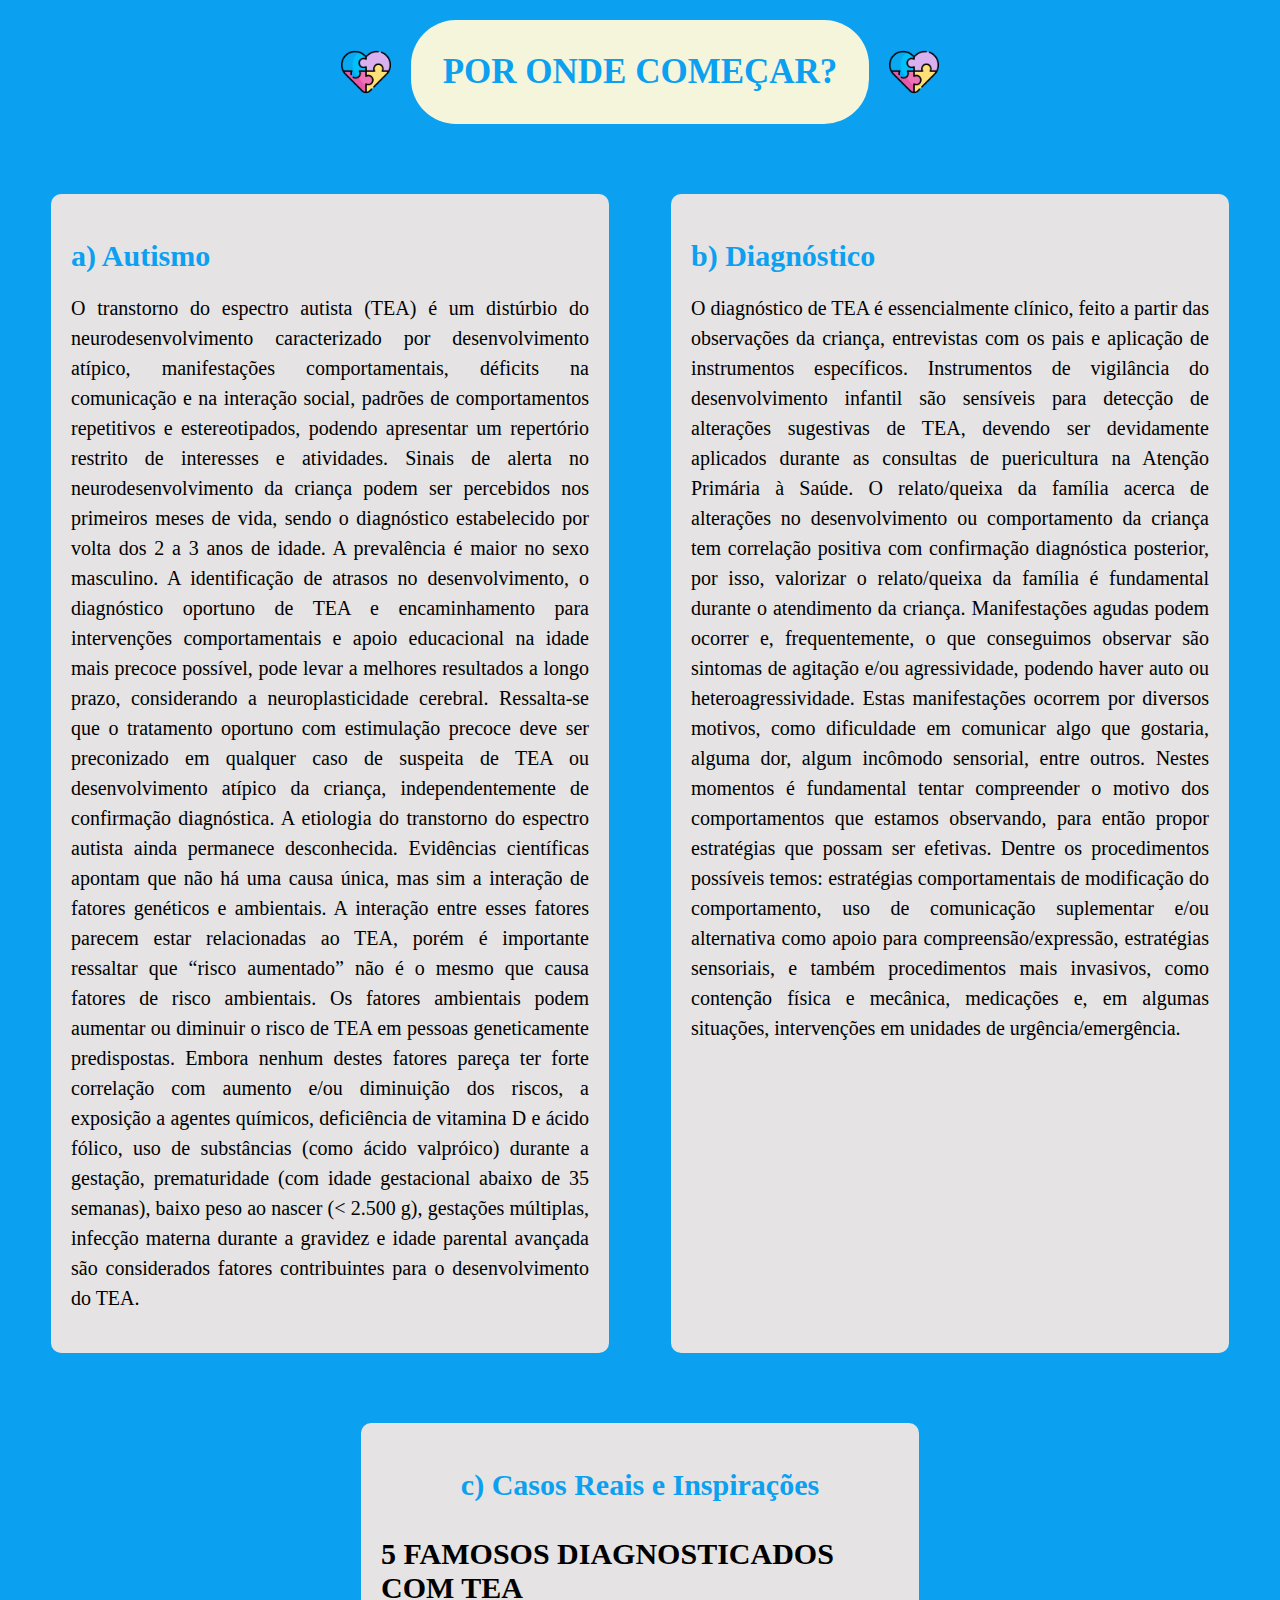
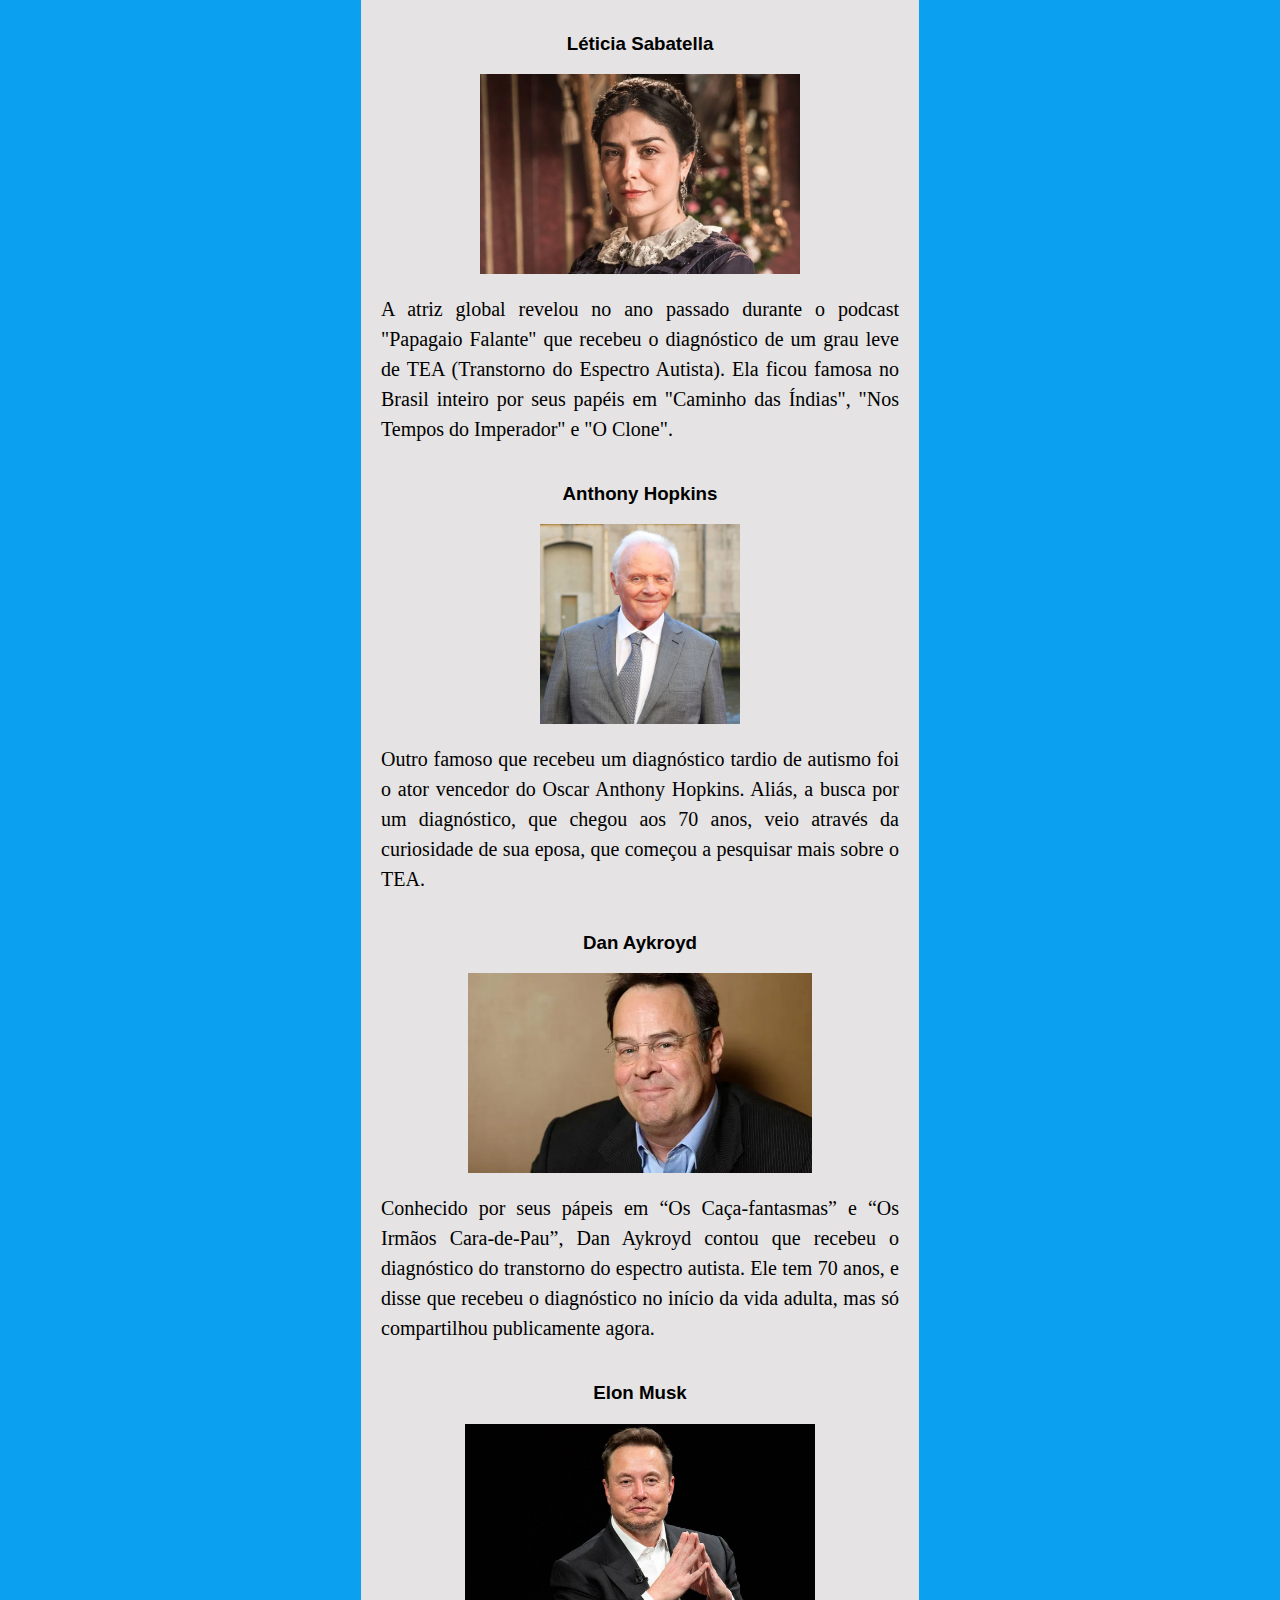
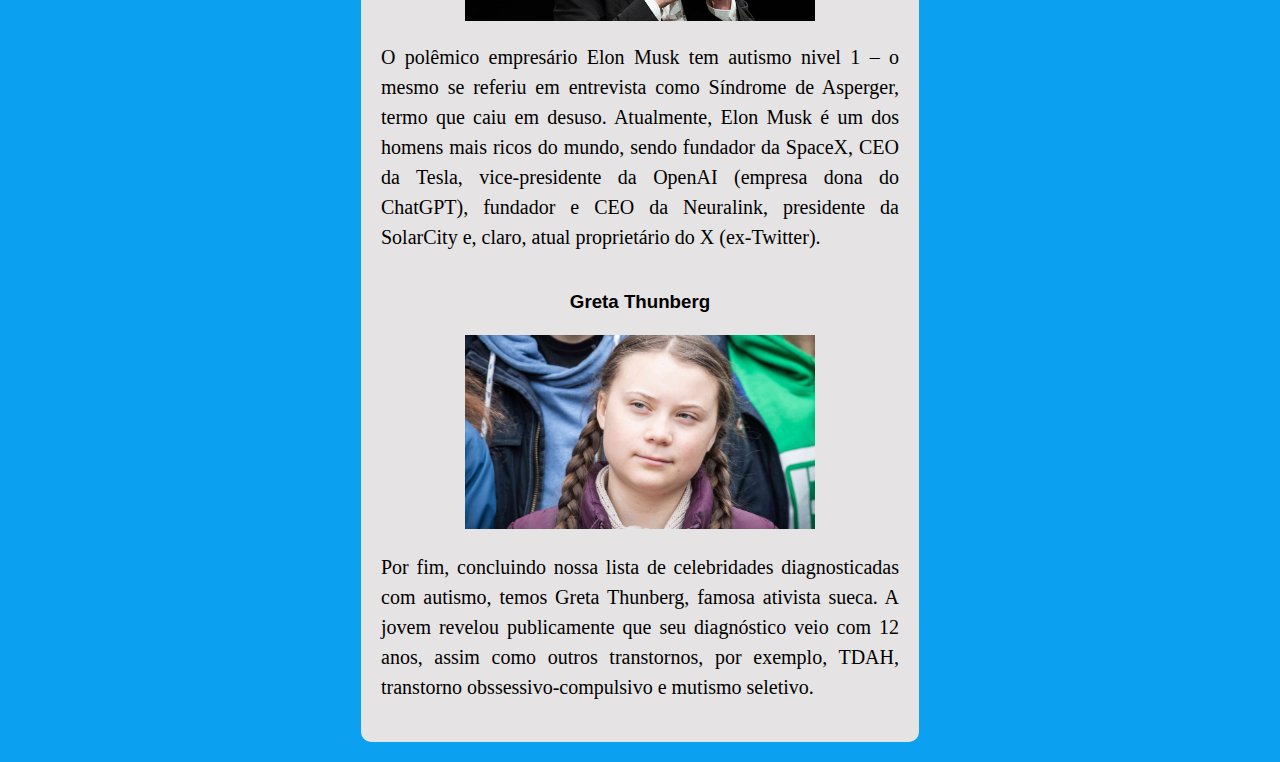
==== comeca.html @ d05e7b5a "site sobre autismo" ====
<!DOCTYPE html>
<html lang="en">

<head>
    <meta charset="UTF-8">
    <meta name="viewport" content="width=device-width, initial-scale=1.0">
    <title>Por onde começar?</title>
    <link rel="shortcut icon" href="icon.png" type="image/x-icon">
    <link rel="stylesheet" href="comeca.css">
</head>

<body>
    <section class="header-section">
        <img src="quebra-cabeca-coracao.png" alt="Quebra-Cabeça Autista" class="icon">
        <h1>POR ONDE COMEÇAR?</h1>
        <img src="quebra-cabeca-coracao.png" alt="Quebra-Cabeça Autista" class="icon">
    </section>

    <div class="content-section">
        <section class="info">
            <h2>
                a) Autismo
            </h2>
            <p>
                O transtorno do espectro autista (TEA) é um distúrbio do neurodesenvolvimento caracterizado por
                desenvolvimento atípico, manifestações comportamentais, déficits na comunicação e na interação social,
                padrões de comportamentos repetitivos e estereotipados, podendo apresentar um repertório restrito de
                interesses e atividades.
                Sinais de alerta no neurodesenvolvimento da criança podem ser percebidos nos primeiros meses de vida,
                sendo o diagnóstico estabelecido por volta dos 2 a 3 anos de idade. A prevalência é maior no sexo
                masculino.
                A identificação de atrasos no desenvolvimento, o diagnóstico oportuno de TEA e encaminhamento para
                intervenções comportamentais e apoio educacional na idade mais precoce possível, pode levar a melhores
                resultados a longo prazo, considerando a neuroplasticidade cerebral.
                Ressalta-se que o tratamento oportuno com estimulação precoce deve ser preconizado em qualquer caso de
                suspeita de TEA ou desenvolvimento atípico da criança, independentemente de confirmação diagnóstica.
                A etiologia do transtorno do espectro autista ainda permanece desconhecida. Evidências científicas
                apontam que não há uma causa única, mas sim a interação de fatores genéticos e ambientais. A interação
                entre esses fatores parecem estar relacionadas ao TEA, porém é importante ressaltar que “risco
                aumentado” não é o mesmo que causa fatores de risco ambientais. Os fatores ambientais podem aumentar ou
                diminuir o risco de TEA em pessoas geneticamente predispostas. Embora nenhum destes fatores pareça ter
                forte correlação com aumento e/ou diminuição dos riscos, a exposição a agentes químicos, deficiência de
                vitamina D e ácido fólico, uso de substâncias (como ácido valpróico) durante a gestação, prematuridade
                (com idade gestacional abaixo de 35 semanas), baixo peso ao nascer (< 2.500 g), gestações múltiplas,
                    infecção materna durante a gravidez e idade parental avançada são considerados fatores contribuintes
                    para o desenvolvimento do TEA. </p>
        </section>

        <section class="info">
            <h2>
                b) Diagnóstico
            </h2>
            <p>
                O diagnóstico de TEA é essencialmente clínico, feito a partir das observações da criança, entrevistas
                com os pais e aplicação de instrumentos específicos. Instrumentos de vigilância do desenvolvimento
                infantil são sensíveis para detecção de alterações sugestivas de TEA, devendo ser devidamente aplicados
                durante as consultas de puericultura na Atenção Primária à Saúde. O relato/queixa da família acerca de
                alterações no desenvolvimento ou comportamento da criança tem correlação positiva com confirmação
                diagnóstica posterior, por isso, valorizar o relato/queixa da família é fundamental durante o
                atendimento da criança.
                Manifestações agudas podem ocorrer e, frequentemente, o que conseguimos observar são sintomas de
                agitação e/ou agressividade, podendo haver auto ou heteroagressividade. Estas manifestações ocorrem por
                diversos motivos, como dificuldade em comunicar algo que gostaria, alguma dor, algum incômodo sensorial,
                entre outros. Nestes momentos é fundamental tentar compreender o motivo dos comportamentos que estamos
                observando, para então propor estratégias que possam ser efetivas. Dentre os procedimentos possíveis
                temos: estratégias comportamentais de modificação do comportamento, uso de comunicação suplementar e/ou
                alternativa como apoio para compreensão/expressão, estratégias sensoriais, e também procedimentos mais
                invasivos, como contenção física e mecânica, medicações e, em algumas situações, intervenções em
                unidades de urgência/emergência.
            </p>
        </section>
    </div>

    <div class="content-section">
        <section class="info">
            <div class="img">
            <h2>
                c) Casos Reais e Inspirações
            </h2>
            <h2 style="color: black;">
                5 FAMOSOS DIAGNOSTICADOS COM TEA
            </h2>
            <h3>
                Léticia Sabatella
            </h3>
            <img src="leticia-sabatella.webp" alt="">
            <p>
                A atriz global revelou no ano passado durante o podcast "Papagaio Falante" que recebeu o diagnóstico de um grau leve de TEA (Transtorno do Espectro Autista). Ela ficou famosa no Brasil inteiro por seus papéis em "Caminho das Índias", "Nos Tempos do Imperador" e "O Clone".
            </p>

            <h3>
                Anthony Hopkins
            </h3>
            <img src="anthony.jpg" alt="">
            <p>
                Outro famoso que recebeu um diagnóstico tardio de autismo foi o ator vencedor do Oscar Anthony Hopkins. Aliás, a busca por um diagnóstico, que chegou aos 70 anos, veio através da curiosidade de sua eposa, que começou a pesquisar mais sobre o TEA.
            </p>

            <h3>
                Dan Aykroyd
            </h3>
            <img src="dan.webp" alt="">
            <p>
                Conhecido por seus pápeis em “Os Caça-fantasmas” e “Os Irmãos Cara-de-Pau”, Dan Aykroyd contou que recebeu o diagnóstico do transtorno do espectro autista. Ele tem 70 anos, e disse que recebeu o diagnóstico no início da vida adulta, mas só compartilhou publicamente agora.
            </p>

            <h3>
                Elon Musk
            </h3>
            <img src="Elon-Musk-2.webp" alt="">
            <p>
                O polêmico empresário Elon Musk tem autismo nivel 1 – o mesmo se referiu em entrevista como Síndrome de Asperger, termo que caiu em desuso. Atualmente, Elon Musk é um dos homens mais ricos do mundo, sendo fundador da SpaceX, CEO da Tesla, vice-presidente da OpenAI (empresa dona do ChatGPT), fundador e CEO da Neuralink, presidente da SolarCity e, claro, atual proprietário do X (ex-Twitter).
            </p>

            <h3>
                Greta Thunberg
            </h3>
            <img src="Greta-Thunberg.webp" alt="">
            <p>
                Por fim, concluindo nossa lista de celebridades diagnosticadas com autismo, temos Greta Thunberg, famosa ativista sueca. A jovem revelou publicamente que seu diagnóstico veio com 12 anos, assim como outros transtornos, por exemplo, TDAH, transtorno obssessivo-compulsivo e mutismo seletivo.
            </p>
        </div>
        </section>

        
    </div>

    
</body>

</html>
---- comeca.css ----
body {
    background-color: rgb(11, 160, 240);
    margin: 0;
    font-family: Arial, Helvetica, sans-serif;
}

.header-section {
    display: flex;
    justify-content: center;
    align-items: center;
    margin: 20px;
}

h1 {
    font-size: 35px;
    font-weight: bold;
    font-family: 'Times New Roman', Times, serif;
    background-color: beige;
    border-radius: 45px;
    padding: 32px;
    margin: 0 20px;
    color: rgb(11, 160, 240);
}

img.icon {
    width: 50px; /* Ajuste o tamanho da imagem conforme necessário */
    height: 50px;
}

.content-section {
    display: flex;
    justify-content: space-around;
    margin: 20px;
    
}

.info {
    width: 45%; /* Largura de 45% para deixar espaço para a margem entre as seções */
    padding: 20px;
    background-color: rgb(229, 227, 227);
    border-radius: 10px;
    box-sizing: border-box; /* Para incluir padding na largura */
    margin-top: 50px;
}

h2 {
    font-size: 30px;
    margin-bottom: 10px;
    color: rgb(11, 160, 240);
    font-family: 'Times New Roman', Times, serif;
}

p {
    font-size: 20px;
    line-height: 1.5;
    color: black;
    text-align: justify;
    font-family: 'Times New Roman', Times, serif;
}

li {
    font-size: 20px;
    line-height: 1.5;
    color: black;
    text-align: justify;
    font-family: 'Times New Roman', Times, serif;
}

img {
    width: 350px;
    height: 200px;
    object-fit: contain;
}

.img {
    display: flex;
    flex-direction: column;
    justify-content: center;
    align-items: center;
}
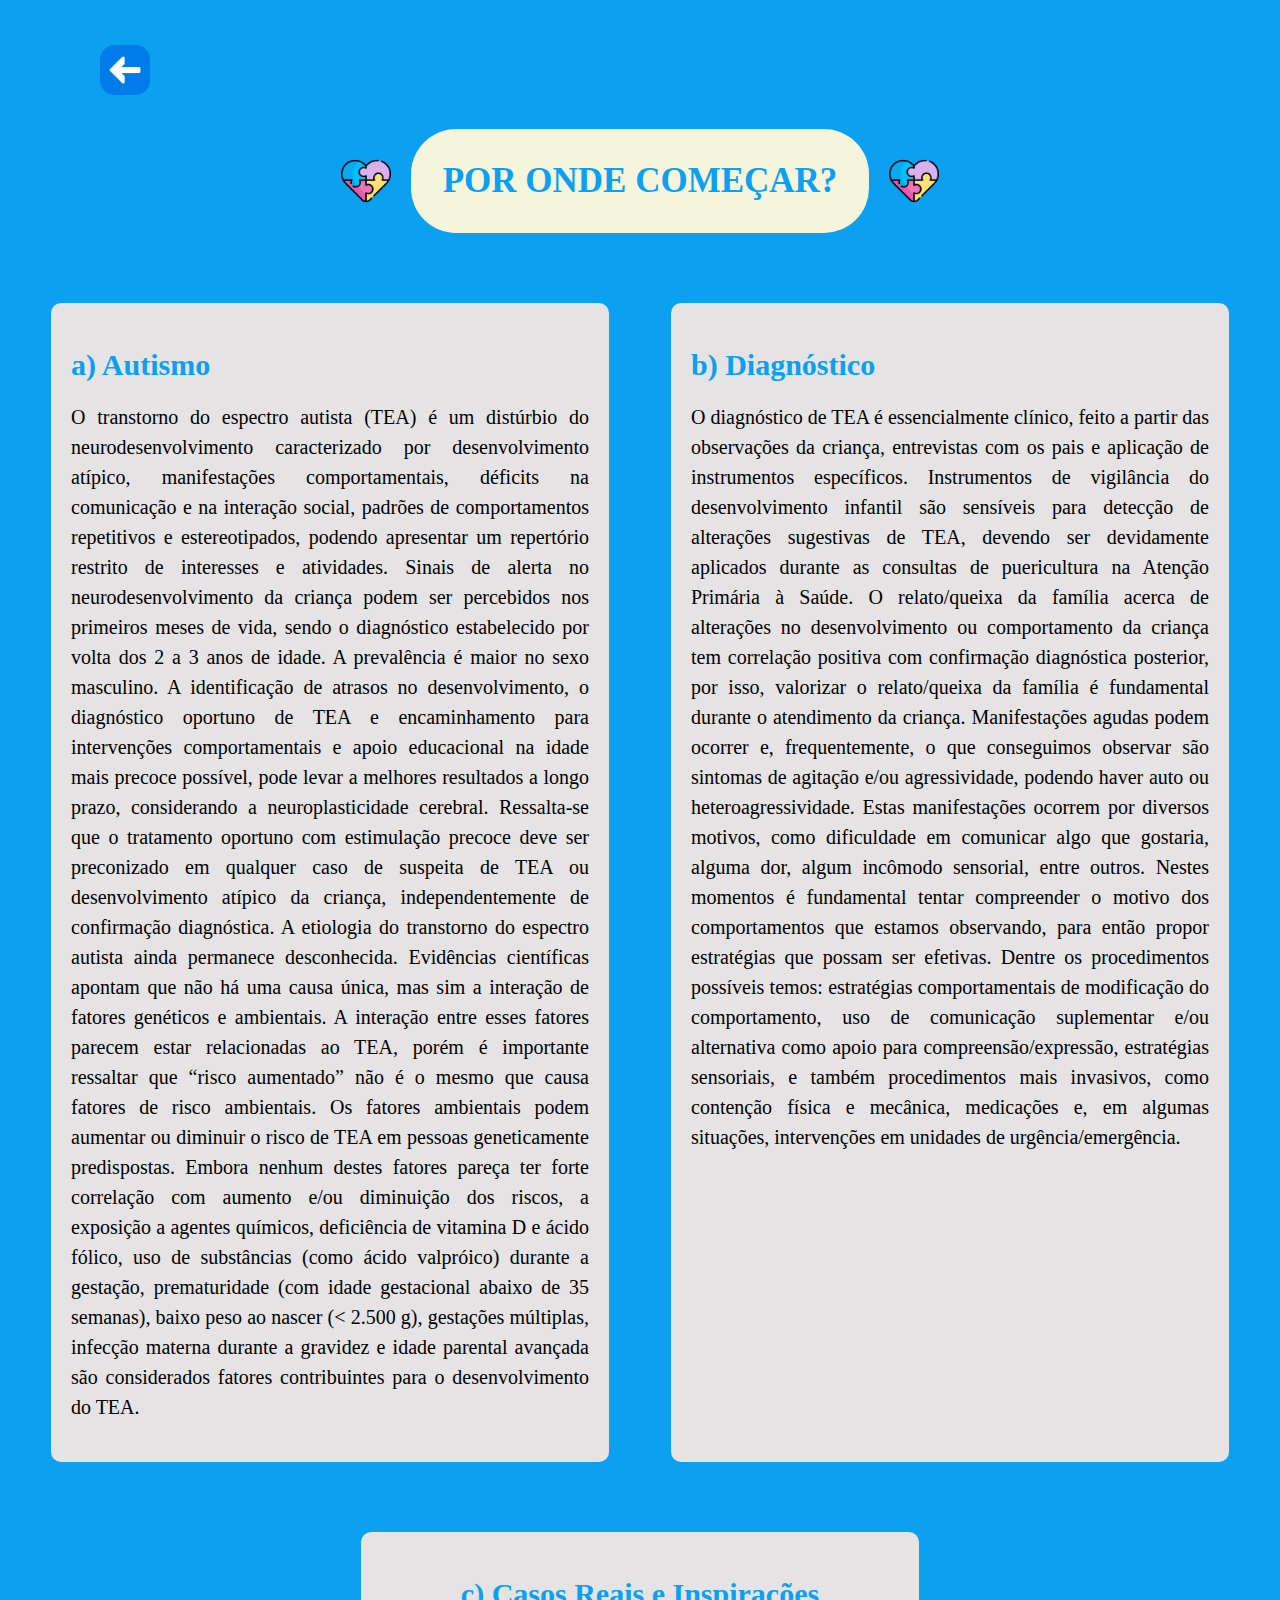
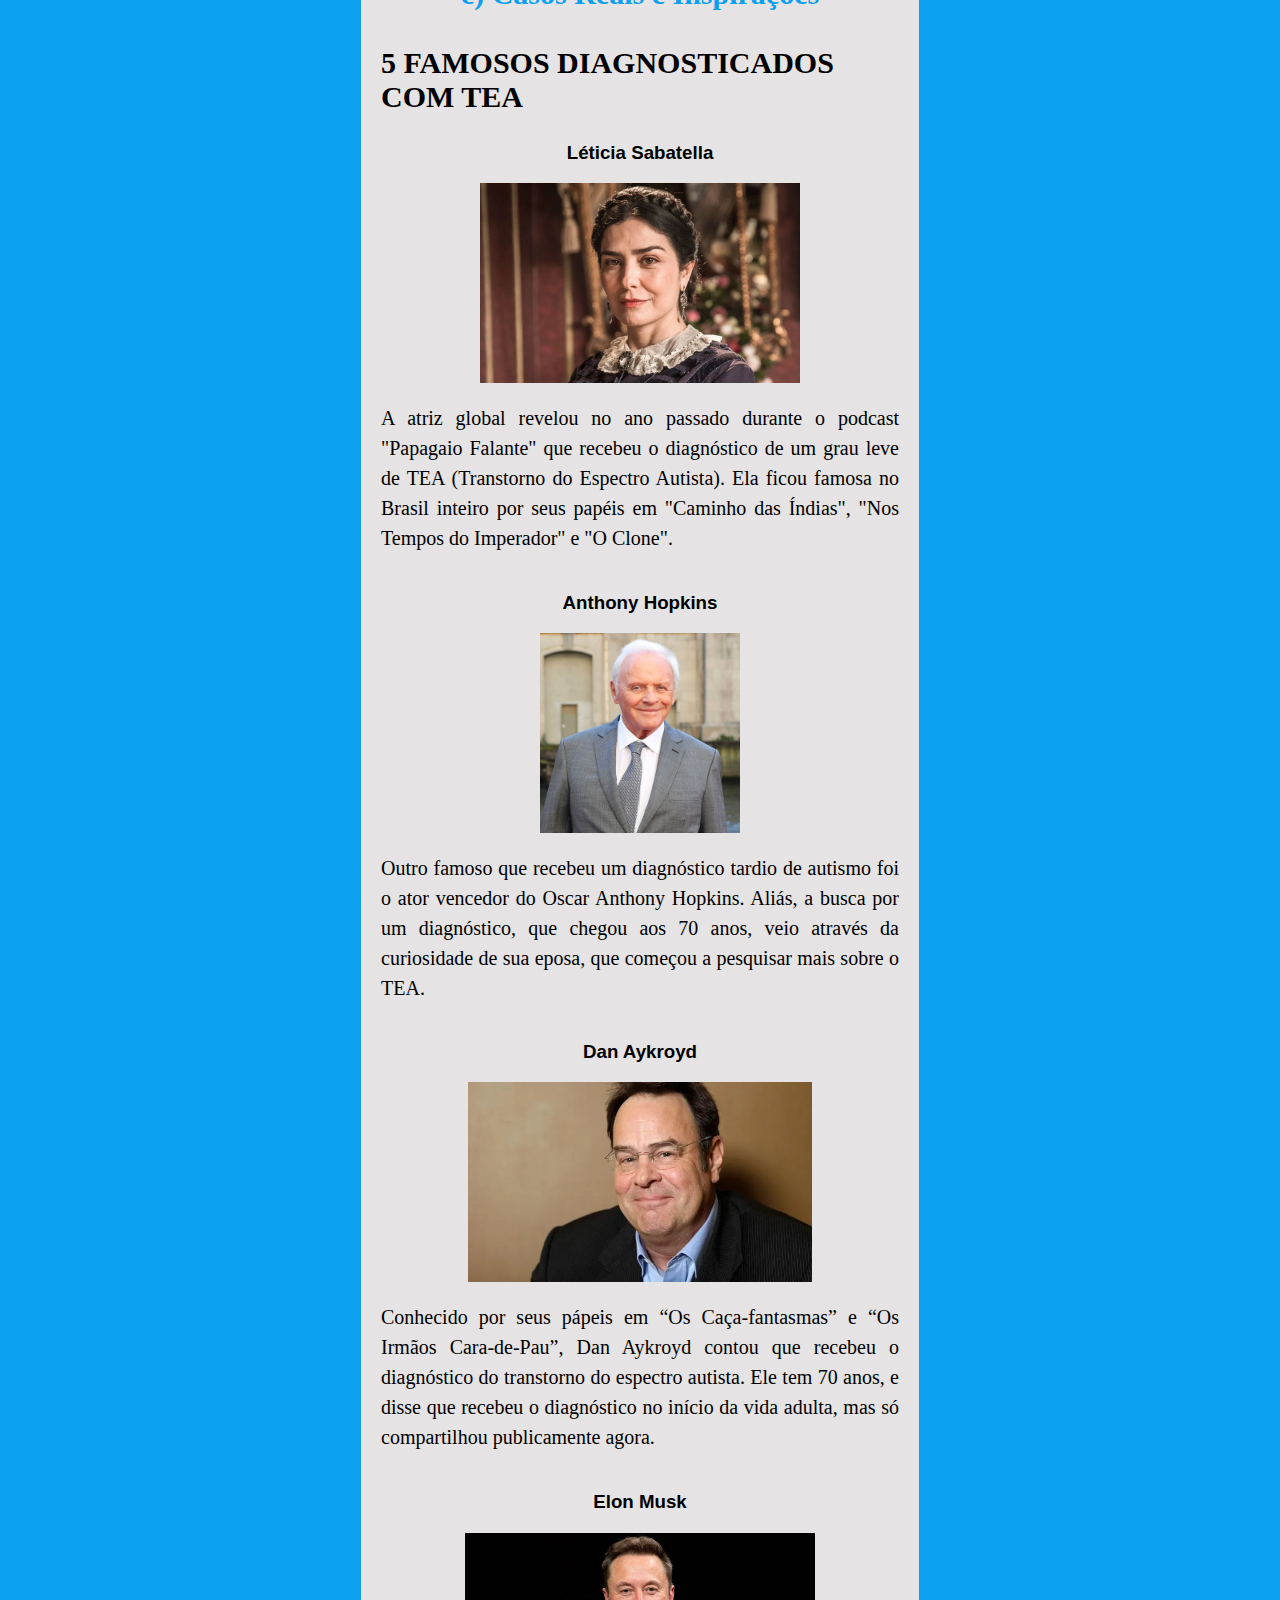
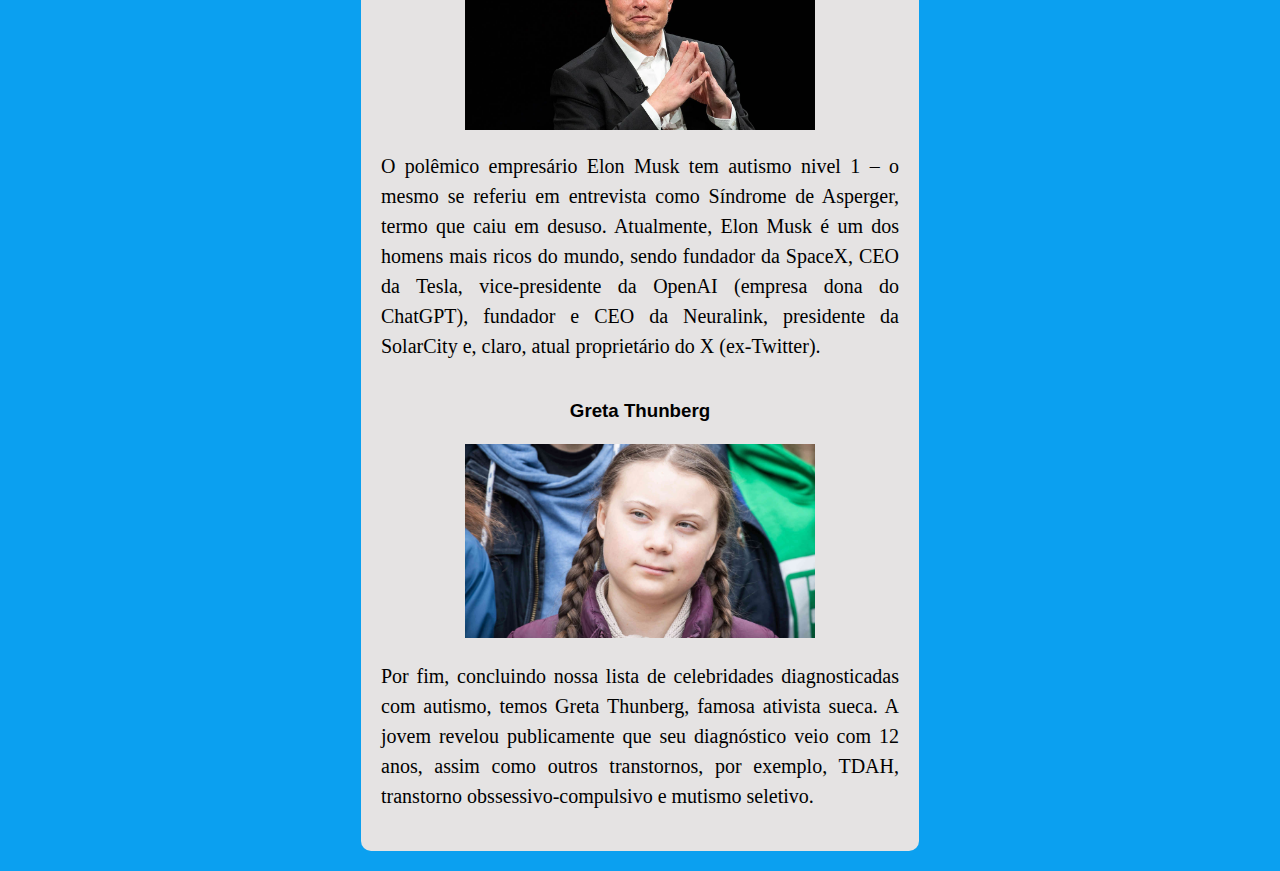
==== commit a9d85ece: "Adicionar botão de voltar" ====
--- a/comeca.html
+++ b/comeca.html
@@ -10,7 +10,13 @@
 </head>
 
 <body>
+    <section class="buttons">
+        <a href="index.html" class="link">
+            <img src="seta-esquerda.png" class="seta">
+        </a>
+    </section>
     <section class="header-section">
+        
         <img src="quebra-cabeca-coracao.png" alt="Quebra-Cabeça Autista" class="icon">
         <h1>POR ONDE COMEÇAR?</h1>
         <img src="quebra-cabeca-coracao.png" alt="Quebra-Cabeça Autista" class="icon">
--- a/comeca.css
+++ b/comeca.css
@@ -79,3 +79,26 @@
     align-items: center;
 }
 
+.buttons {
+    display: flex;
+    flex-direction: row;
+    margin-top: 40px;
+    margin-left: 100px;
+}
+
+.seta {
+    width: 50px;
+    height: 50px;
+}
+
+.seta:hover {
+    transform: scale(1.1);
+    transition: transform 80.5ms;
+}
+
+.link {
+    text-decoration: none;
+    font-size: 60px;
+    text-align: center;
+    color: black;
+}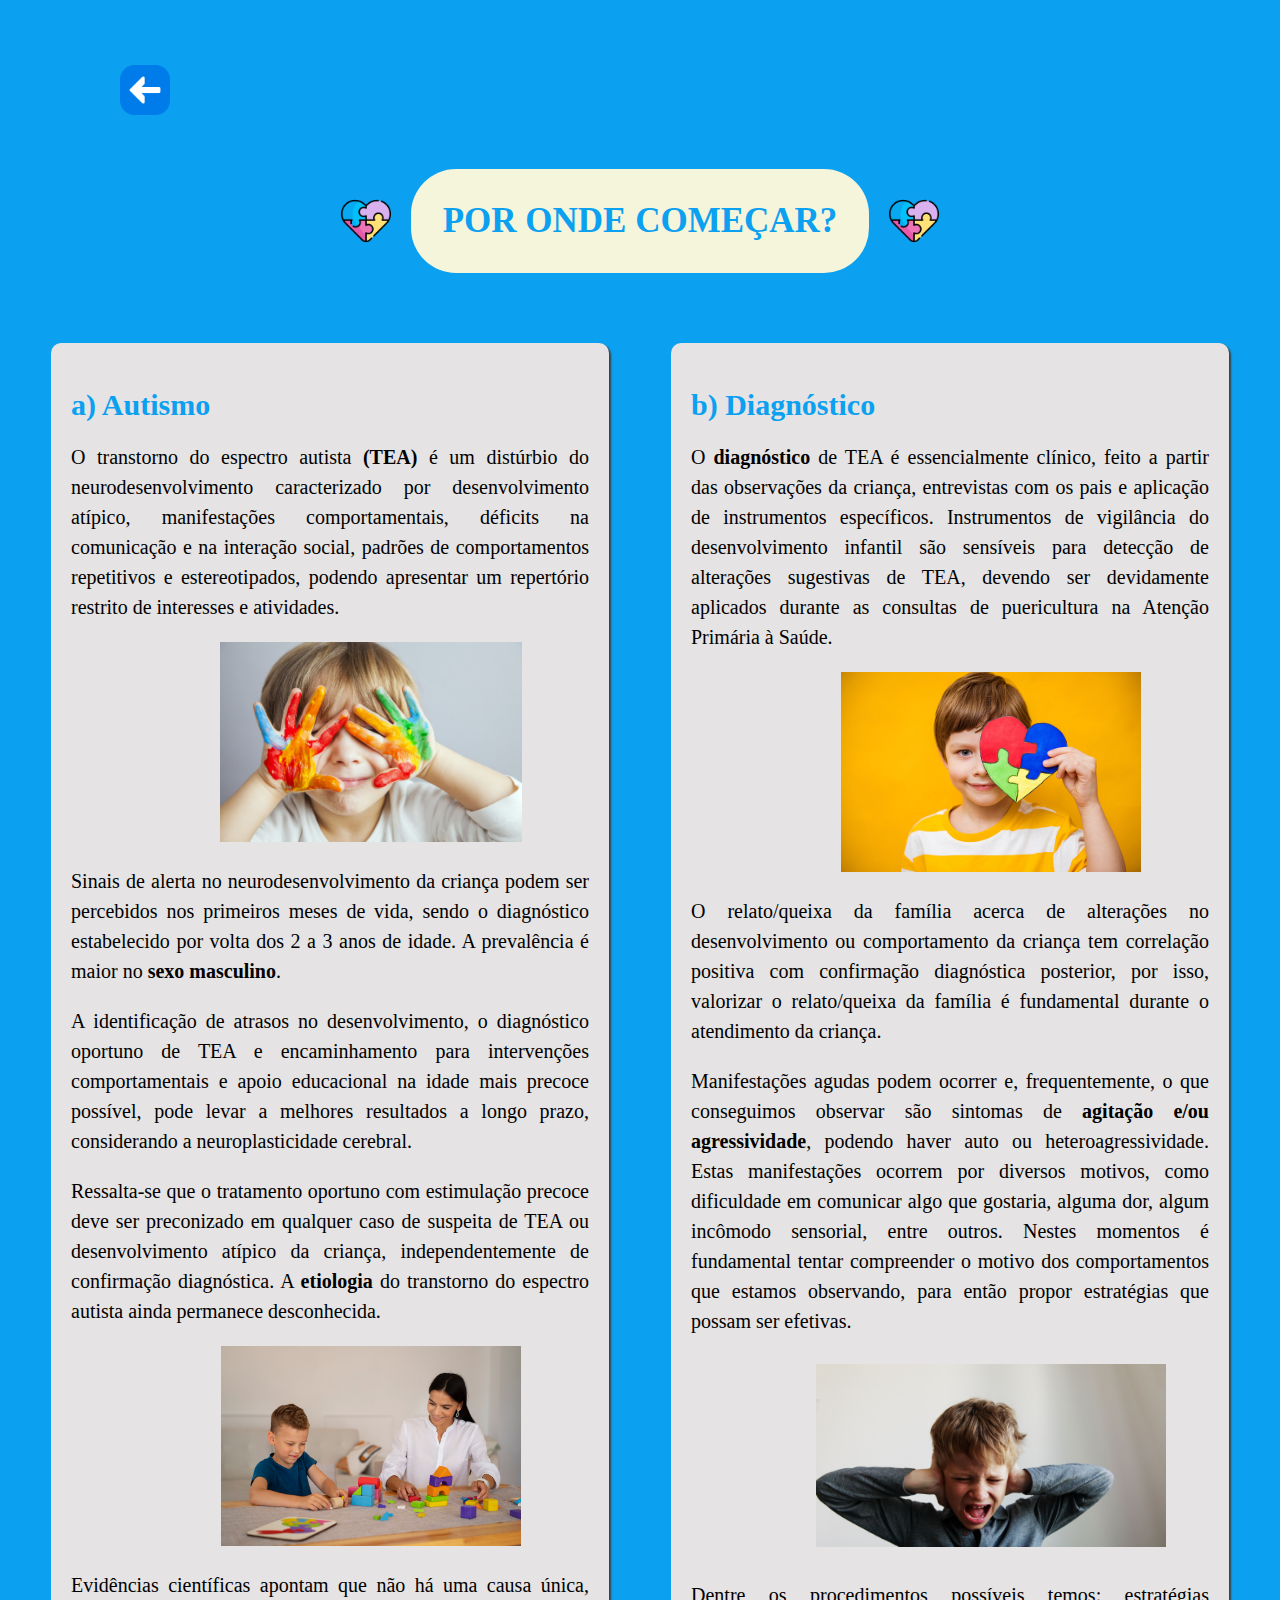
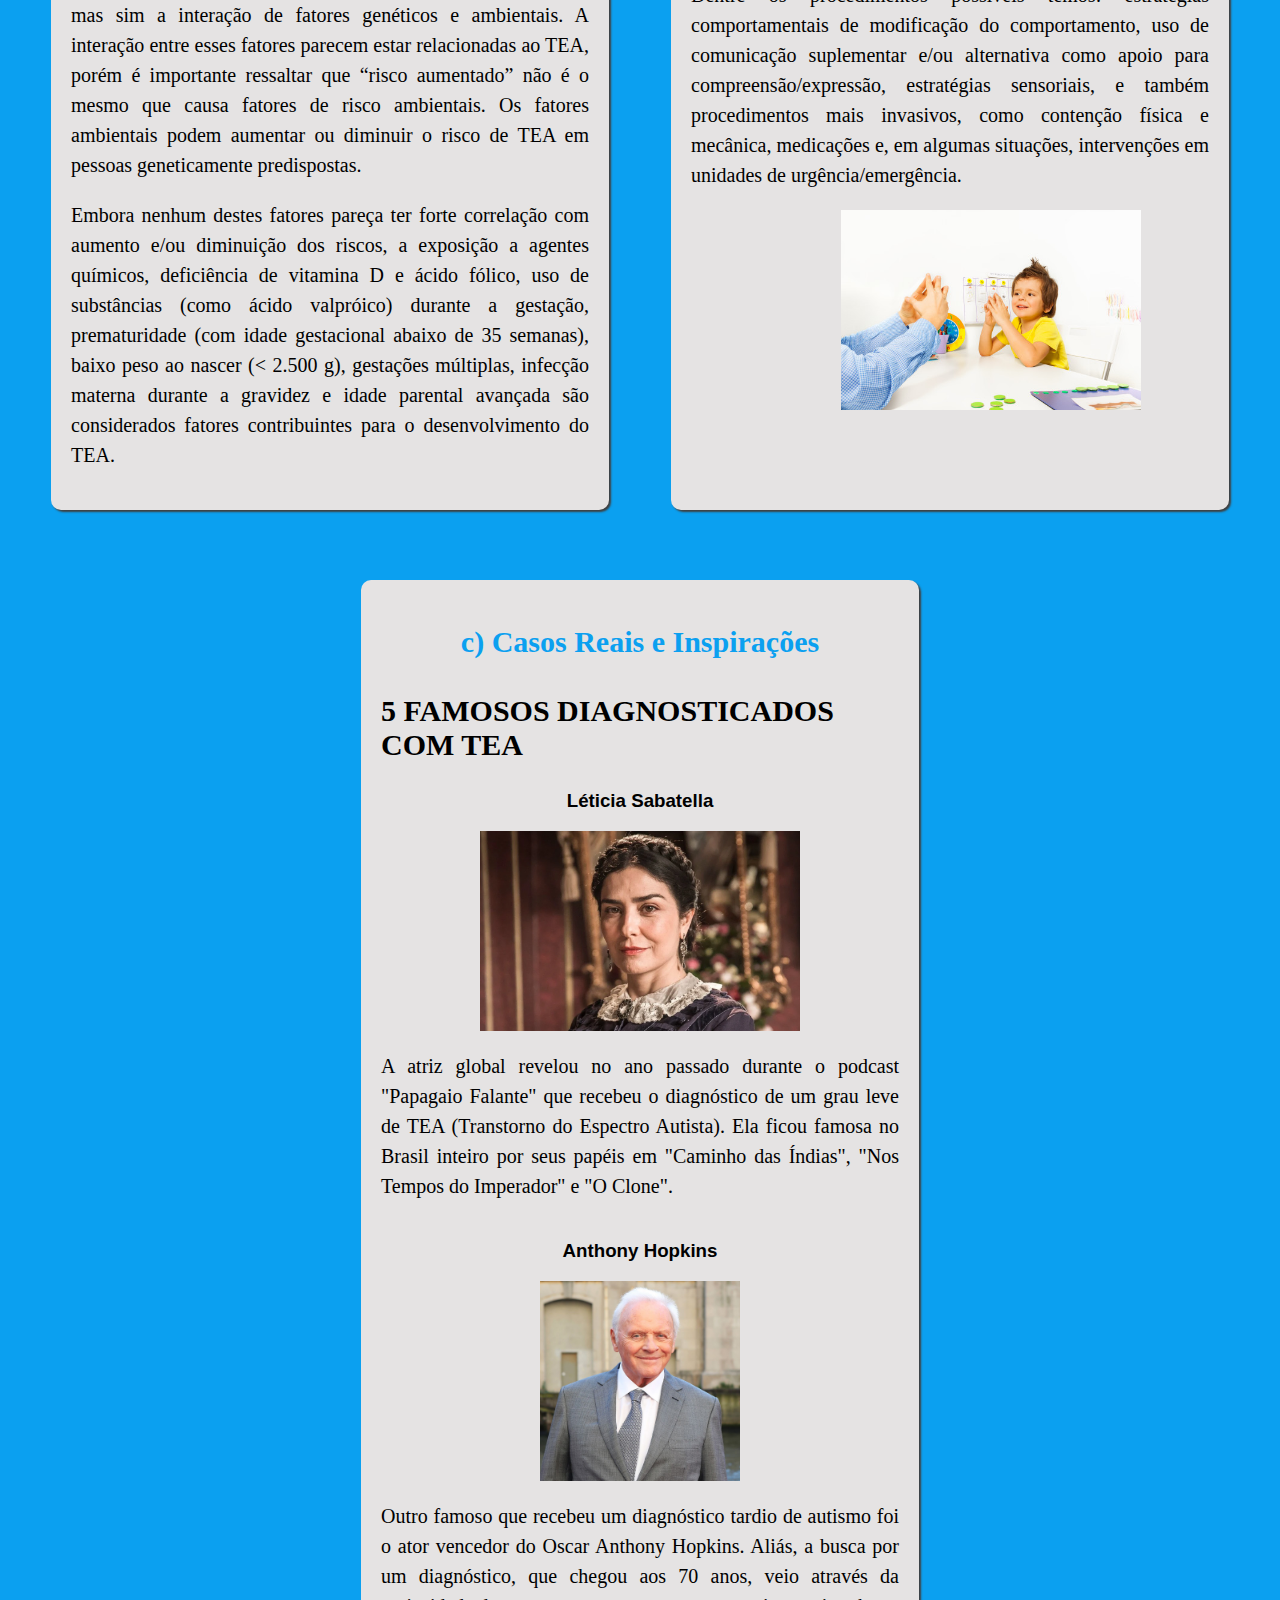
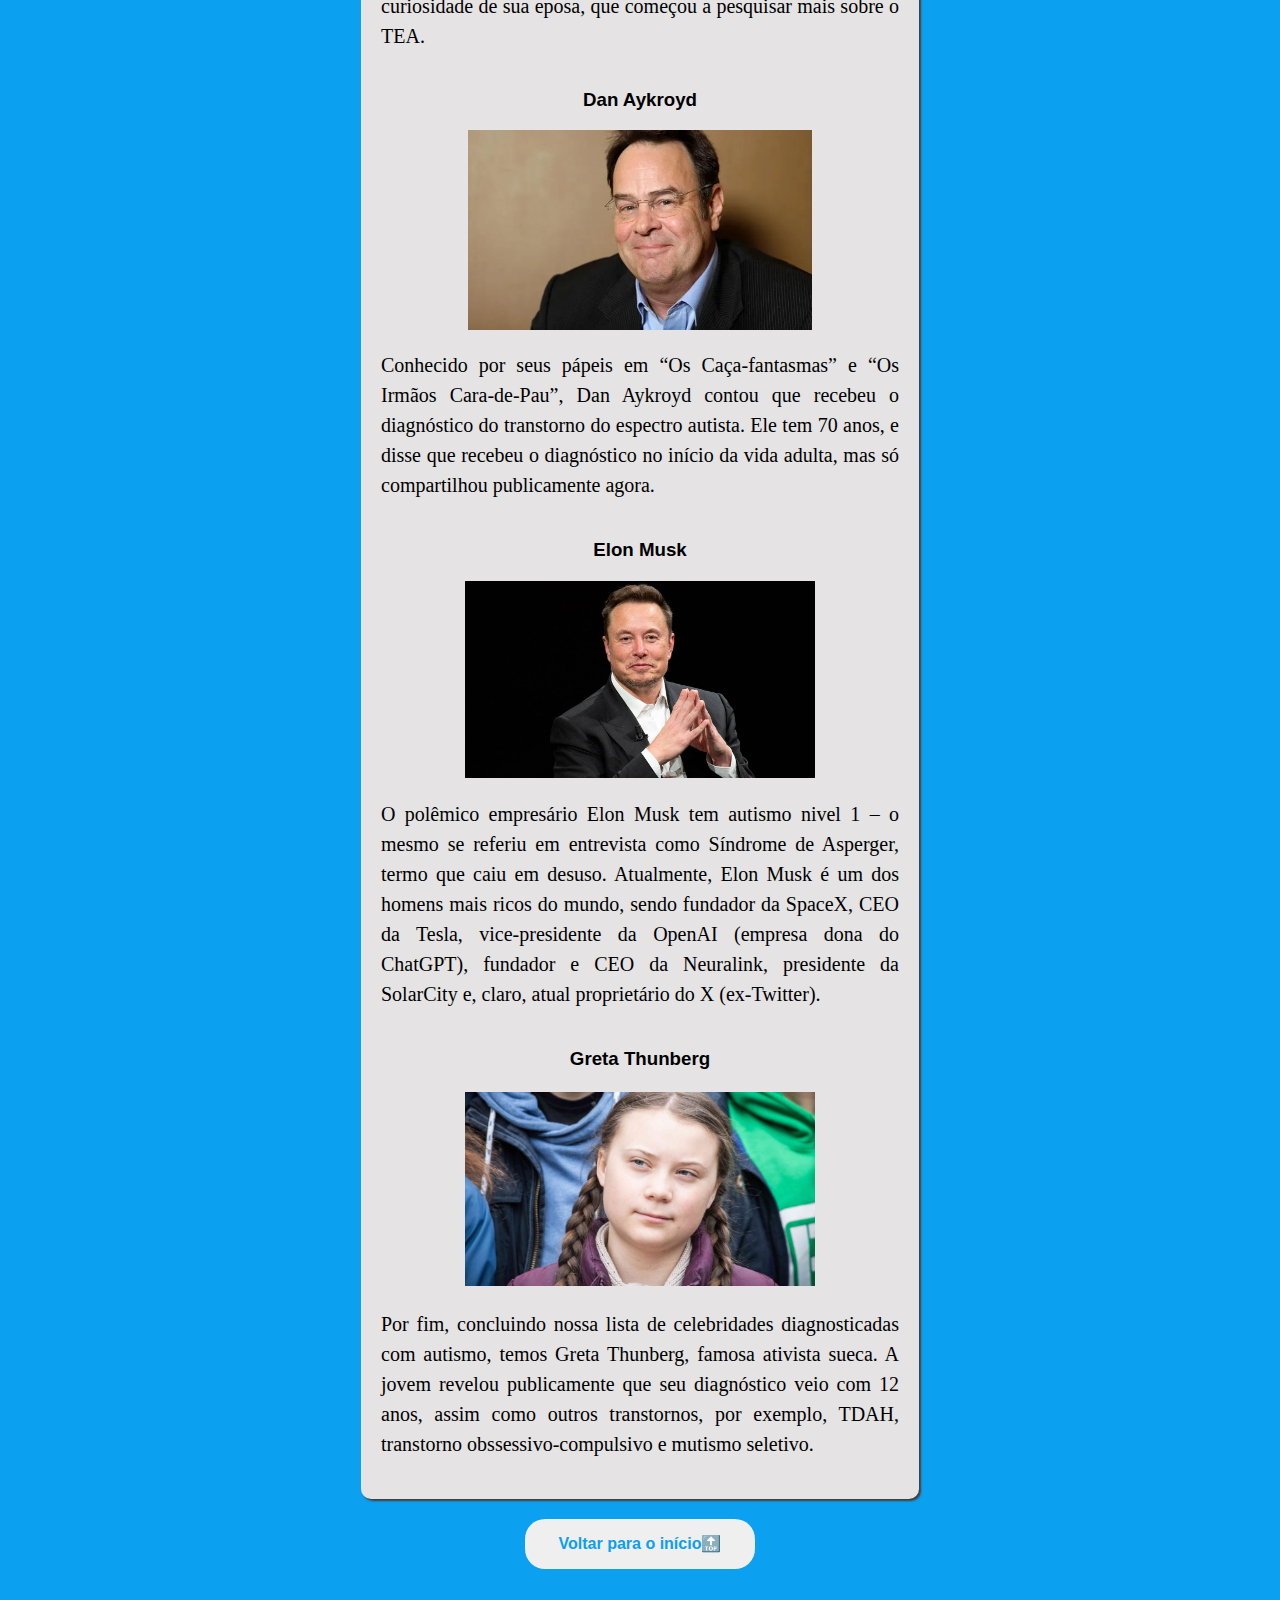
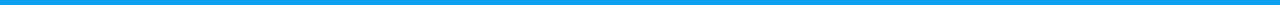
==== commit aeb0d444: "adicionar novas imagens e botão de voltar ao inicio" ====
--- a/comeca.html
+++ b/comeca.html
@@ -16,7 +16,7 @@
         </a>
     </section>
     <section class="header-section">
-        
+
         <img src="quebra-cabeca-coracao.png" alt="Quebra-Cabeça Autista" class="icon">
         <h1>POR ONDE COMEÇAR?</h1>
         <img src="quebra-cabeca-coracao.png" alt="Quebra-Cabeça Autista" class="icon">
@@ -28,28 +28,43 @@
                 a) Autismo
             </h2>
             <p>
-                O transtorno do espectro autista (TEA) é um distúrbio do neurodesenvolvimento caracterizado por
+            <p>
+                O transtorno do espectro autista <strong>(TEA)</strong> é um distúrbio do neurodesenvolvimento caracterizado por
                 desenvolvimento atípico, manifestações comportamentais, déficits na comunicação e na interação social,
                 padrões de comportamentos repetitivos e estereotipados, podendo apresentar um repertório restrito de
                 interesses e atividades.
+            </p>
+            <img src="autismo.png" class="img-info">
+            <p>
                 Sinais de alerta no neurodesenvolvimento da criança podem ser percebidos nos primeiros meses de vida,
-                sendo o diagnóstico estabelecido por volta dos 2 a 3 anos de idade. A prevalência é maior no sexo
-                masculino.
+                sendo o diagnóstico estabelecido por volta dos 2 a 3 anos de idade. A prevalência é maior no <strong>sexo masculino</strong>.
+            </p>
+            <p>
                 A identificação de atrasos no desenvolvimento, o diagnóstico oportuno de TEA e encaminhamento para
                 intervenções comportamentais e apoio educacional na idade mais precoce possível, pode levar a melhores
                 resultados a longo prazo, considerando a neuroplasticidade cerebral.
+            </p>
+            <p>
                 Ressalta-se que o tratamento oportuno com estimulação precoce deve ser preconizado em qualquer caso de
                 suspeita de TEA ou desenvolvimento atípico da criança, independentemente de confirmação diagnóstica.
-                A etiologia do transtorno do espectro autista ainda permanece desconhecida. Evidências científicas
+                A <strong>etiologia</strong> do transtorno do espectro autista ainda permanece desconhecida.
+            </p>
+            <img src="tratamento.webp" class="img-info">
+            <p>
+                Evidências científicas
                 apontam que não há uma causa única, mas sim a interação de fatores genéticos e ambientais. A interação
                 entre esses fatores parecem estar relacionadas ao TEA, porém é importante ressaltar que “risco
                 aumentado” não é o mesmo que causa fatores de risco ambientais. Os fatores ambientais podem aumentar ou
-                diminuir o risco de TEA em pessoas geneticamente predispostas. Embora nenhum destes fatores pareça ter
+                diminuir o risco de TEA em pessoas geneticamente predispostas.
+            </p>
+            <p>
+                Embora nenhum destes fatores pareça ter
                 forte correlação com aumento e/ou diminuição dos riscos, a exposição a agentes químicos, deficiência de
                 vitamina D e ácido fólico, uso de substâncias (como ácido valpróico) durante a gestação, prematuridade
                 (com idade gestacional abaixo de 35 semanas), baixo peso ao nascer (< 2.500 g), gestações múltiplas,
                     infecção materna durante a gravidez e idade parental avançada são considerados fatores contribuintes
                     para o desenvolvimento do TEA. </p>
+            </p>
         </section>
 
         <section class="info">
@@ -57,22 +72,35 @@
                 b) Diagnóstico
             </h2>
             <p>
-                O diagnóstico de TEA é essencialmente clínico, feito a partir das observações da criança, entrevistas
+            <p>
+                O <strong>diagnóstico</strong> de TEA é essencialmente clínico, feito a partir das observações da criança, entrevistas
                 com os pais e aplicação de instrumentos específicos. Instrumentos de vigilância do desenvolvimento
                 infantil são sensíveis para detecção de alterações sugestivas de TEA, devendo ser devidamente aplicados
-                durante as consultas de puericultura na Atenção Primária à Saúde. O relato/queixa da família acerca de
+                durante as consultas de puericultura na Atenção Primária à Saúde.
+            </p>
+            <img src="diagnostico.jpg" class="img-info">
+            <p>
+                O relato/queixa da família acerca de
                 alterações no desenvolvimento ou comportamento da criança tem correlação positiva com confirmação
                 diagnóstica posterior, por isso, valorizar o relato/queixa da família é fundamental durante o
                 atendimento da criança.
+            </p>
+            <p>
                 Manifestações agudas podem ocorrer e, frequentemente, o que conseguimos observar são sintomas de
-                agitação e/ou agressividade, podendo haver auto ou heteroagressividade. Estas manifestações ocorrem por
+                <strong>agitação e/ou agressividade</strong>, podendo haver auto ou heteroagressividade. Estas manifestações ocorrem por
                 diversos motivos, como dificuldade em comunicar algo que gostaria, alguma dor, algum incômodo sensorial,
                 entre outros. Nestes momentos é fundamental tentar compreender o motivo dos comportamentos que estamos
-                observando, para então propor estratégias que possam ser efetivas. Dentre os procedimentos possíveis
+                observando, para então propor estratégias que possam ser efetivas.
+            </p>
+            <img src="agressividade.png" class="img-info">
+            <p>
+                Dentre os procedimentos possíveis
                 temos: estratégias comportamentais de modificação do comportamento, uso de comunicação suplementar e/ou
                 alternativa como apoio para compreensão/expressão, estratégias sensoriais, e também procedimentos mais
                 invasivos, como contenção física e mecânica, medicações e, em algumas situações, intervenções em
                 unidades de urgência/emergência.
+            </p>
+            <img src="procedimento.jpg" class="img-info">
             </p>
         </section>
     </div>
@@ -80,58 +108,73 @@
     <div class="content-section">
         <section class="info">
             <div class="img">
-            <h2>
-                c) Casos Reais e Inspirações
-            </h2>
-            <h2 style="color: black;">
-                5 FAMOSOS DIAGNOSTICADOS COM TEA
-            </h2>
-            <h3>
-                Léticia Sabatella
-            </h3>
-            <img src="leticia-sabatella.webp" alt="">
-            <p>
-                A atriz global revelou no ano passado durante o podcast "Papagaio Falante" que recebeu o diagnóstico de um grau leve de TEA (Transtorno do Espectro Autista). Ela ficou famosa no Brasil inteiro por seus papéis em "Caminho das Índias", "Nos Tempos do Imperador" e "O Clone".
-            </p>
+                <h2>
+                    c) Casos Reais e Inspirações
+                </h2>
+                <h2 style="color: black;">
+                    5 FAMOSOS DIAGNOSTICADOS COM TEA
+                </h2>
+                <h3>
+                    Léticia Sabatella
+                </h3>
+                <img src="leticia-sabatella.webp" alt="">
+                <p>
+                    A atriz global revelou no ano passado durante o podcast "Papagaio Falante" que recebeu o diagnóstico
+                    de um grau leve de TEA (Transtorno do Espectro Autista). Ela ficou famosa no Brasil inteiro por seus
+                    papéis em "Caminho das Índias", "Nos Tempos do Imperador" e "O Clone".
+                </p>
 
-            <h3>
-                Anthony Hopkins
-            </h3>
-            <img src="anthony.jpg" alt="">
-            <p>
-                Outro famoso que recebeu um diagnóstico tardio de autismo foi o ator vencedor do Oscar Anthony Hopkins. Aliás, a busca por um diagnóstico, que chegou aos 70 anos, veio através da curiosidade de sua eposa, que começou a pesquisar mais sobre o TEA.
-            </p>
+                <h3>
+                    Anthony Hopkins
+                </h3>
+                <img src="anthony.jpg" alt="">
+                <p>
+                    Outro famoso que recebeu um diagnóstico tardio de autismo foi o ator vencedor do Oscar Anthony
+                    Hopkins. Aliás, a busca por um diagnóstico, que chegou aos 70 anos, veio através da curiosidade de
+                    sua eposa, que começou a pesquisar mais sobre o TEA.
+                </p>
 
-            <h3>
-                Dan Aykroyd
-            </h3>
-            <img src="dan.webp" alt="">
-            <p>
-                Conhecido por seus pápeis em “Os Caça-fantasmas” e “Os Irmãos Cara-de-Pau”, Dan Aykroyd contou que recebeu o diagnóstico do transtorno do espectro autista. Ele tem 70 anos, e disse que recebeu o diagnóstico no início da vida adulta, mas só compartilhou publicamente agora.
-            </p>
+                <h3>
+                    Dan Aykroyd
+                </h3>
+                <img src="dan.webp" alt="">
+                <p>
+                    Conhecido por seus pápeis em “Os Caça-fantasmas” e “Os Irmãos Cara-de-Pau”, Dan Aykroyd contou que
+                    recebeu o diagnóstico do transtorno do espectro autista. Ele tem 70 anos, e disse que recebeu o
+                    diagnóstico no início da vida adulta, mas só compartilhou publicamente agora.
+                </p>
 
-            <h3>
-                Elon Musk
-            </h3>
-            <img src="Elon-Musk-2.webp" alt="">
-            <p>
-                O polêmico empresário Elon Musk tem autismo nivel 1 – o mesmo se referiu em entrevista como Síndrome de Asperger, termo que caiu em desuso. Atualmente, Elon Musk é um dos homens mais ricos do mundo, sendo fundador da SpaceX, CEO da Tesla, vice-presidente da OpenAI (empresa dona do ChatGPT), fundador e CEO da Neuralink, presidente da SolarCity e, claro, atual proprietário do X (ex-Twitter).
-            </p>
+                <h3>
+                    Elon Musk
+                </h3>
+                <img src="Elon-Musk-2.webp" alt="">
+                <p>
+                    O polêmico empresário Elon Musk tem autismo nivel 1 – o mesmo se referiu em entrevista como Síndrome
+                    de Asperger, termo que caiu em desuso. Atualmente, Elon Musk é um dos homens mais ricos do mundo,
+                    sendo fundador da SpaceX, CEO da Tesla, vice-presidente da OpenAI (empresa dona do ChatGPT),
+                    fundador e CEO da Neuralink, presidente da SolarCity e, claro, atual proprietário do X (ex-Twitter).
+                </p>
 
-            <h3>
-                Greta Thunberg
-            </h3>
-            <img src="Greta-Thunberg.webp" alt="">
-            <p>
-                Por fim, concluindo nossa lista de celebridades diagnosticadas com autismo, temos Greta Thunberg, famosa ativista sueca. A jovem revelou publicamente que seu diagnóstico veio com 12 anos, assim como outros transtornos, por exemplo, TDAH, transtorno obssessivo-compulsivo e mutismo seletivo.
-            </p>
-        </div>
+                <h3>
+                    Greta Thunberg
+                </h3>
+                <img src="Greta-Thunberg.webp" alt="">
+                <p>
+                    Por fim, concluindo nossa lista de celebridades diagnosticadas com autismo, temos Greta Thunberg,
+                    famosa ativista sueca. A jovem revelou publicamente que seu diagnóstico veio com 12 anos, assim como
+                    outros transtornos, por exemplo, TDAH, transtorno obssessivo-compulsivo e mutismo seletivo.
+                </p>
+            </div>
         </section>
-
-        
     </div>
 
-    
+    <div class="voltar">
+        <button>
+            <a href="comeca.html">Voltar para o início🔝</a>
+        </button>
+    </div>
+    <br>
+    <br>
 </body>
 
 </html>--- a/comeca.css
+++ b/comeca.css
@@ -31,7 +31,6 @@
     display: flex;
     justify-content: space-around;
     margin: 20px;
-    
 }
 
 .info {
@@ -41,6 +40,7 @@
     border-radius: 10px;
     box-sizing: border-box; /* Para incluir padding na largura */
     margin-top: 50px;
+    box-shadow: 2px 2px 2px  rgb(64, 63, 63);
 }
 
 h2 {
@@ -101,4 +101,35 @@
     font-size: 60px;
     text-align: center;
     color: black;
+}
+
+.content-section .info .img-info {
+    margin-left: 125px;
+}
+
+.voltar {
+    display: flex;
+    justify-content: center;
+    align-items: center;
+}
+
+button {
+    border: none;
+    width: 230px;
+    height: 50px;
+    border-radius: 20px;
+}
+
+button:hover {
+    transform: scale(1.1);
+    transition: transform 80.5ms;
+    border: solid 3px rgb(23, 132, 190);
+}
+
+a {
+    text-decoration: none;
+    font-size: 16px;
+    color: rgb(11, 160, 240);
+    font-weight: bold;
+    padding: 20px;
 }